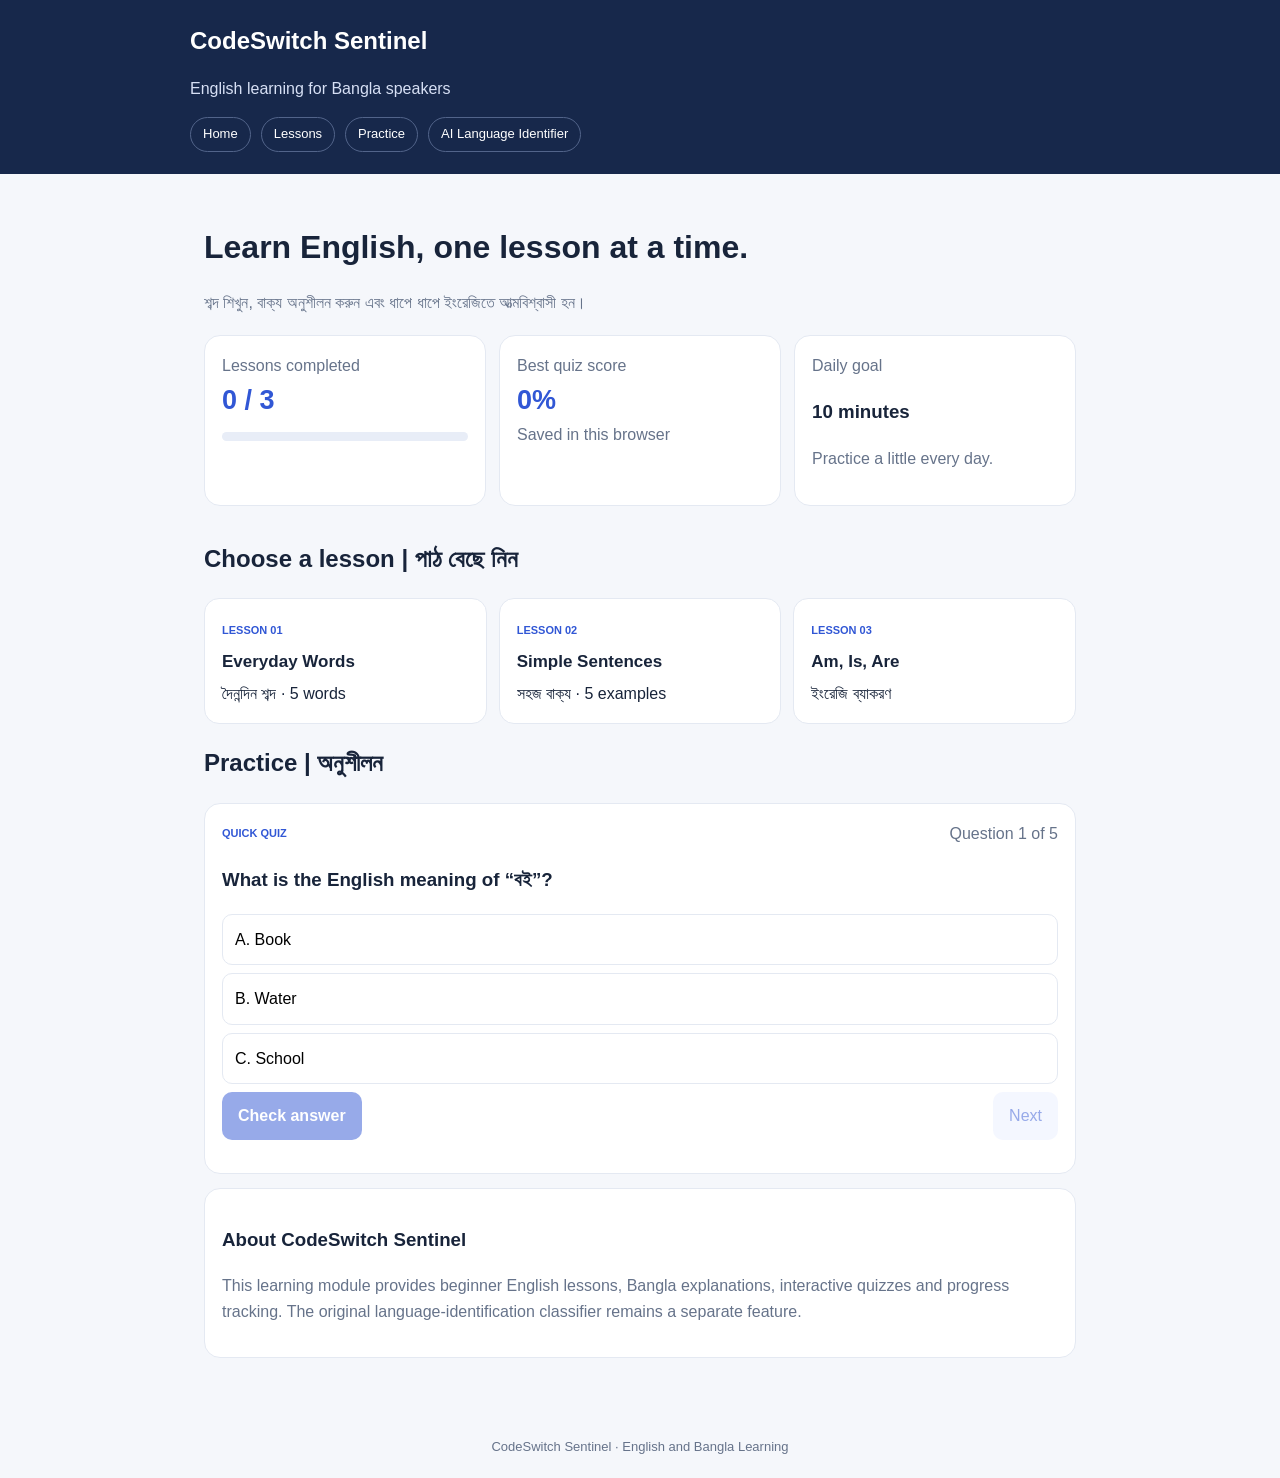
==== learn.html @ 7d3d0074 "Add initial HTML structure for English learning site" ====
<!DOCTYPE html>
<html lang="en">
<head>
<meta charset="UTF-8">
<meta name="viewport" content="width=device-width, initial-scale=1.0">
<title>CodeSwitch Sentinel | Learn English</title>

<style>
:root {
  --primary: #3157d5;
  --green: #16845b;
  --bg: #f5f7fb;
  --text: #18243a;
  --muted: #66738a;
  --border: #e4e9f2;
}

* { box-sizing: border-box; }

body {
  margin: 0;
  background: var(--bg);
  color: var(--text);
  font-family: Arial, sans-serif;
  line-height: 1.6;
}

header {
  background: #17284b;
  color: white;
  padding: 22px 16px;
}

.container {
  max-width: 900px;
  margin: auto;
}

header h2 { margin: 0; }

header p {
  color: #d7e0f5;
  margin-bottom: 0;
}

nav {
  display: flex;
  flex-wrap: wrap;
  gap: 10px;
  margin-top: 15px;
}

nav a {
  color: white;
  text-decoration: none;
  border: 1px solid #52648a;
  padding: 6px 12px;
  border-radius: 20px;
  font-size: 13px;
}

main {
  max-width: 900px;
  margin: auto;
  padding: 22px 14px 45px;
}

.hero h1 {
  font-size: 32px;
  margin-bottom: 5px;
}

.hero p, .muted {
  color: var(--muted);
}

.grid {
  display: grid;
  grid-template-columns: repeat(auto-fit,minmax(200px,1fr));
  gap: 13px;
  margin: 20px 0;
}

.card {
  background: white;
  border: 1px solid var(--border);
  border-radius: 16px;
  padding: 17px;
  margin-bottom: 14px;
}

.stat {
  font-size: 27px;
  color: var(--primary);
  font-weight: bold;
}

.progress {
  height: 9px;
  background: #e8edf7;
  border-radius: 20px;
  overflow: hidden;
  margin-top: 10px;
}

.progress div {
  height: 100%;
  width: 0;
  background: var(--green);
}

.lessons {
  display: grid;
  grid-template-columns: repeat(auto-fit,minmax(210px,1fr));
  gap: 12px;
}

.lesson {
  background: white;
  border: 1px solid var(--border);
  border-radius: 15px;
  padding: 17px;
  text-align: left;
  cursor: pointer;
  color: var(--text);
}

.lesson:hover {
  border-color: var(--primary);
}

.lesson strong {
  display: block;
  font-size: 17px;
  margin: 6px 0;
}

.tag {
  color: var(--primary);
  font-size: 11px;
  font-weight: bold;
}

button {
  font: inherit;
  cursor: pointer;
}

.primary, .secondary {
  padding: 11px 16px;
  border: 0;
  border-radius: 10px;
}

.primary {
  background: var(--primary);
  color: white;
  font-weight: bold;
}

.secondary {
  background: #eaf0ff;
  color: var(--primary);
}

button:disabled {
  opacity: .5;
  cursor: not-allowed;
}

.panel {
  display: none;
  background: white;
  border: 1px solid var(--border);
  border-radius: 16px;
  padding: 19px;
  margin: 18px 0;
}

.panel.active { display: block; }

.word {
  font-size: 29px;
  font-weight: bold;
  margin-top: 12px;
}

.translation {
  color: var(--green);
  font-size: 20px;
  font-weight: bold;
}

.example {
  background: var(--bg);
  border-radius: 12px;
  padding: 13px;
  margin: 15px 0;
}

.choice {
  display: block;
  width: 100%;
  text-align: left;
  padding: 12px;
  margin: 8px 0;
  background: white;
  border: 1px solid var(--border);
  border-radius: 10px;
}

.choice.selected {
  border: 2px solid var(--primary);
  background: #eaf0ff;
}

.choice.correct {
  border: 2px solid var(--green);
  background: #eaf8f1;
}

.choice.wrong {
  border: 2px solid #c44747;
  background: #fff0f0;
}

.feedback {
  display: none;
  padding: 12px;
  border-radius: 10px;
  margin: 12px 0;
}

.feedback.show { display: block; }

.good {
  background: #eaf8f1;
  color: #126344;
}

.bad {
  background: #fff0f0;
  color: #9b3030;
}

.row {
  display: flex;
  flex-wrap: wrap;
  align-items: center;
  gap: 10px;
}

.spacer { flex: 1; }

footer {
  text-align: center;
  color: var(--muted);
  padding: 20px;
  font-size: 13px;
}
</style>
</head>

<body>

<header>
  <div class="container">
    <h2>CodeSwitch Sentinel</h2>
    <p>English learning for Bangla speakers</p>

    <nav>
      <a href="#home">Home</a>
      <a href="#lessons">Lessons</a>
      <a href="#practice">Practice</a>
      <a href="./">AI Language Identifier</a>
    </nav>
  </div>
</header>

<main id="home">

  <section class="hero">
    <h1>Learn English, one lesson at a time.</h1>
    <p>
      শব্দ শিখুন, বাক্য অনুশীলন করুন এবং
      ধাপে ধাপে ইংরেজিতে আত্মবিশ্বাসী হন।
    </p>
  </section>

  <section class="grid">

    <div class="card">
      <div class="muted">Lessons completed</div>
      <div class="stat" id="lessonCount">0 / 3</div>
      <div class="progress">
        <div id="lessonBar"></div>
      </div>
    </div>

    <div class="card">
      <div class="muted">Best quiz score</div>
      <div class="stat" id="bestScore">0%</div>
      <div class="muted">Saved in this browser</div>
    </div>

    <div class="card">
      <div class="muted">Daily goal</div>
      <h3>10 minutes</h3>
      <p class="muted">Practice a little every day.</p>
    </div>

  </section>

  <h2 id="lessons">Choose a lesson | পাঠ বেছে নিন</h2>

  <section class="lessons">

    <button class="lesson" data-lesson="0">
      <span class="tag">LESSON 01</span>
      <strong>Everyday Words</strong>
      দৈনন্দিন শব্দ · 5 words
    </button>

    <button class="lesson" data-lesson="1">
      <span class="tag">LESSON 02</span>
      <strong>Simple Sentences</strong>
      সহজ বাক্য · 5 examples
    </button>

    <button class="lesson" data-lesson="2">
      <span class="tag">LESSON 03</span>
      <strong>Am, Is, Are</strong>
      ইংরেজি ব্যাকরণ
    </button>

  </section>

  <section class="panel" id="lessonPanel">

    <div class="row">
      <span class="tag" id="lessonEyebrow"></span>
      <span class="spacer"></span>
      <span class="muted" id="cardPosition"></span>
    </div>

    <h2 id="lessonTitle"></h2>

    <div class="word" id="lessonWord"></div>
    <div class="translation" id="lessonMeaning"></div>

    <div class="example">
      <strong>Example</strong>
      <div id="lessonExample"></div>
      <div class="muted" id="lessonExampleBn"></div>
    </div>

    <div class="row">
      <button class="secondary" id="prevCard">Previous</button>
      <span class="spacer"></span>
      <button class="primary" id="nextCard">Next</button>
    </div>

    <div class="feedback good" id="lessonDone">
      Lesson completed! দারুণ কাজ!
    </div>

  </section>

  <h2 id="practice">Practice | অনুশীলন</h2>

  <section class="card">

    <div class="row">
      <span class="tag">QUICK QUIZ</span>
      <span class="spacer"></span>
      <span class="muted" id="quizPosition"></span>
    </div>

    <h3 id="question"></h3>

    <div id="choices"></div>

    <div class="feedback" id="quizFeedback"></div>

    <div class="row">
      <button class="primary" id="checkAnswer" disabled>
        Check answer
      </button>

      <span class="spacer"></span>

      <button class="secondary" id="nextQuestion" disabled>
        Next
      </button>
    </div>

    <p class="muted" id="quizResult"></p>

  </section>

  <section class="card">
    <h3>About CodeSwitch Sentinel</h3>
    <p class="muted">
      This learning module provides beginner English lessons,
      Bangla explanations, interactive quizzes and progress
      tracking. The original language-identification classifier
      remains a separate feature.
    </p>
  </section>

</main>

<footer>
  CodeSwitch Sentinel · English and Bangla Learning
</footer>

<script>

const lessons = [

{
 title: "Everyday Words",
 items: [
  ["book","বই","I read a book.","আমি একটি বই পড়ি।"],
  ["water","পানি","I drink water.","আমি পানি পান করি।"],
  ["school","বিদ্যালয় / স্কুল","I go to school.","আমি স্কুলে যাই।"],
  ["learn","শেখা","I learn English.","আমি ইংরেজি শিখি।"],
  ["friend","বন্ধু","She is my friend.","সে আমার বন্ধু।"]
 ]
},

{
 title: "Simple Sentences",
 items: [
  ["I am learning.","আমি শিখছি।","I am learning English.","আমি ইংরেজি শিখছি।"],
  ["I like books.","আমি বই পছন্দ করি।","I like reading books.","আমি বই পড়তে পছন্দ করি।"],
  ["This is my pen.","এটি আমার কলম।","This is my new pen.","এটি আমার নতুন কলম।"],
  ["We are students.","আমরা শিক্ষার্থী।","We are students at this school.","আমরা এই স্কুলের শিক্ষার্থী।"],
  ["She speaks English.","সে ইংরেজিতে কথা বলে।","She speaks English every day.","সে প্রতিদিন ইংরেজিতে কথা বলে।"]
 ]
},

{
 title: "Am, Is, Are",
 items: [
  ["I am","আমি ...","I am a student.","আমি একজন শিক্ষার্থী।"],
  ["You are","তুমি ...","You are kind.","তুমি দয়ালু।"],
  ["He is","সে ... (ছেলে)","He is my brother.","সে আমার ভাই।"],
  ["She is","সে ... (মেয়ে)","She is a teacher.","তিনি একজন শিক্ষিকা।"],
  ["We are","আমরা ...","We are ready.","আমরা প্রস্তুত।"]
 ]
}

];

const quiz = [

{
 q:"What is the English meaning of “বই”?",
 a:["Book","Water","School"],
 correct:0,
 why:"বই means book."
},

{
 q:"Choose the correct translation: “আমি পানি পান করি।”",
 a:["I read water.","I drink water.","I write water."],
 correct:1,
 why:"পানি পান করি = drink water."
},

{
 q:"Complete: I ___ a student.",
 a:["is","are","am"],
 correct:2,
 why:"Use am with I."
},

{
 q:"What does friend mean in Bangla?",
 a:["শিক্ষক","বন্ধু","বই"],
 correct:1,
 why:"Friend means বন্ধু."
},

{
 q:"Choose the correct sentence.",
 a:["She are happy.","She am happy.","She is happy."],
 correct:2,
 why:"Use is with he, she and it."
}

];

const storageKey = "codeswitchEnglishProgressV1";

let saved = {
 completed: [],
 best: 0
};

try {
 saved = {
  ...saved,
  ...JSON.parse(localStorage.getItem(storageKey) || "{}")
 };
} catch(error) {}

function saveProgress() {
 try {
  localStorage.setItem(storageKey, JSON.stringify(saved));
 } catch(error) {}

 updateProgress();
}

function updateProgress() {
 document.getElementById("lessonCount").textContent =
  saved.completed.length + " / 3";

 document.getElementById("lessonBar").style.width =
  (saved.completed.length / 3 * 100) + "%";

 document.getElementById("bestScore").textContent =
  saved.best + "%";
}

updateProgress();

let activeLesson = 0;
let cardIndex = 0;

const panel = document.getElementById("lessonPanel");

function showCard() {

 const lesson = lessons[activeLesson];
 const item = lesson.items[cardIndex];

 document.getElementById("lessonEyebrow").textContent =
  "LESSON 0" + (activeLesson + 1);

 document.getElementById("lessonTitle").textContent =
  lesson.title;

 document.getElementById("cardPosition").textContent =
  (cardIndex + 1) + " / " + lesson.items.length;

 document.getElementById("lessonWord").textContent =
  item[0];

 document.getElementById("lessonMeaning").textContent =
  item[1];

 document.getElementById("lessonExample").textContent =
  item[2];

 document.getElementById("lessonExampleBn").textContent =
  item[3];

 document.getElementById("prevCard").disabled =
  cardIndex === 0;

 document.getElementById("nextCard").textContent =
  cardIndex === lesson.items.length - 1
   ? "Finish lesson"
   : "Next";

 document.getElementById("lessonDone").className =
  "feedback good";
 document.getElementById("lessonDone").style.display =
  "none";
}

document.querySelectorAll("[data-lesson]").forEach(button => {

 button.addEventListener("click", () => {

  activeLesson = Number(button.dataset.lesson);
  cardIndex = 0;

  panel.classList.add("active");

  showCard();

  panel.scrollIntoView({
   behavior:"smooth",
   block:"start"
  });

 });

});

document.getElementById("prevCard").onclick = () => {

 if(cardIndex > 0) {
  cardIndex--;
  showCard();
 }

};

document.getElementById("nextCard").onclick = () => {

 if(cardIndex < lessons[activeLesson].items.length - 1) {

  cardIndex++;
  showCard();

 } else {

  if(!saved.completed.includes(activeLesson)) {
   saved.completed.push(activeLesson);
  }

  saveProgress();

  const done = document.getElementById("lessonDone");

  done.style.display = "block";
  done.textContent =
   "Lesson completed! দারুণ কাজ! Your progress is saved.";

  document.getElementById("nextCard").textContent =
   "Completed";

 }

};

// QUIZ

let qi = 0;
let selected = null;
let answered = false;
let score = 0;

function renderQuiz() {

 const q = quiz[qi];

 selected = null;
 answered = false;

 document.getElementById("question").textContent = q.q;

 document.getElementById("quizPosition").textContent =
  "Question " + (qi + 1) + " of " + quiz.length;

 document.getElementById("quizFeedback").className =
  "feedback";

 document.getElementById("checkAnswer").disabled = true;
 document.getElementById("nextQuestion").disabled = true;

 document.getElementById("quizResult").textContent = "";

 const box = document.getElementById("choices");

 box.innerHTML = "";

 q.a.forEach((choice, index) => {

  const button = document.createElement("button");

  button.className = "choice";

  button.textContent =
   String.fromCharCode(65 + index) + ". " + choice;

  button.onclick = () => {

   if(answered) return;

   selected = index;

   box.querySelectorAll("button").forEach(item => {
    item.classList.remove("selected");
   });

   button.classList.add("selected");

   document.getElementById("checkAnswer").disabled = false;

  };

  box.appendChild(button);

 });

}

document.getElementById("checkAnswer").onclick = () => {

 if(selected === null || answered) return;

 answered = true;

 const q = quiz[qi];

 const buttons = document.querySelectorAll("#choices button");

 buttons[q.correct].classList.add("correct");

 const correct = selected === q.correct;

 if(correct) {
  score++;
 } else {
  buttons[selected].classList.add("wrong");
 }

 const feedback = document.getElementById("quizFeedback");

 feedback.className =
  "feedback show " + (correct ? "good" : "bad");

 feedback.textContent =
  (correct ? "Correct! " : "Not quite. ") + q.why;

 document.getElementById("checkAnswer").disabled = true;
 document.getElementById("nextQuestion").disabled = false;

};

document.getElementById("nextQuestion").onclick = () => {

 if(!answered) return;

 if(qi < quiz.length - 1) {

  qi++;
  renderQuiz();

 } else {

  const percentage = Math.round(score / quiz.length * 100);

  saved.best = Math.max(saved.best, percentage);

  saveProgress();

  document.getElementById("question").textContent =
   "Practice complete!";

  document.getElementById("choices").innerHTML = "";

  document.getElementById("quizPosition").textContent =
   "Finished";

  document.getElementById("quizFeedback").className =
   "feedback show good";

  document.getElementById("quizFeedback").textContent =
   "You scored " + score + " out of " +
   quiz.length + " (" + percentage + "%). Keep practising!";

  document.getElementById("checkAnswer").disabled = true;
  document.getElementById("nextQuestion").disabled = true;

  document.getElementById("quizResult").textContent =
   "Your best score is saved in this browser.";

  qi = 0;
  score = 0;

  setTimeout(renderQuiz, 6500);

 }

};

renderQuiz();

</script>

</body>
</html>
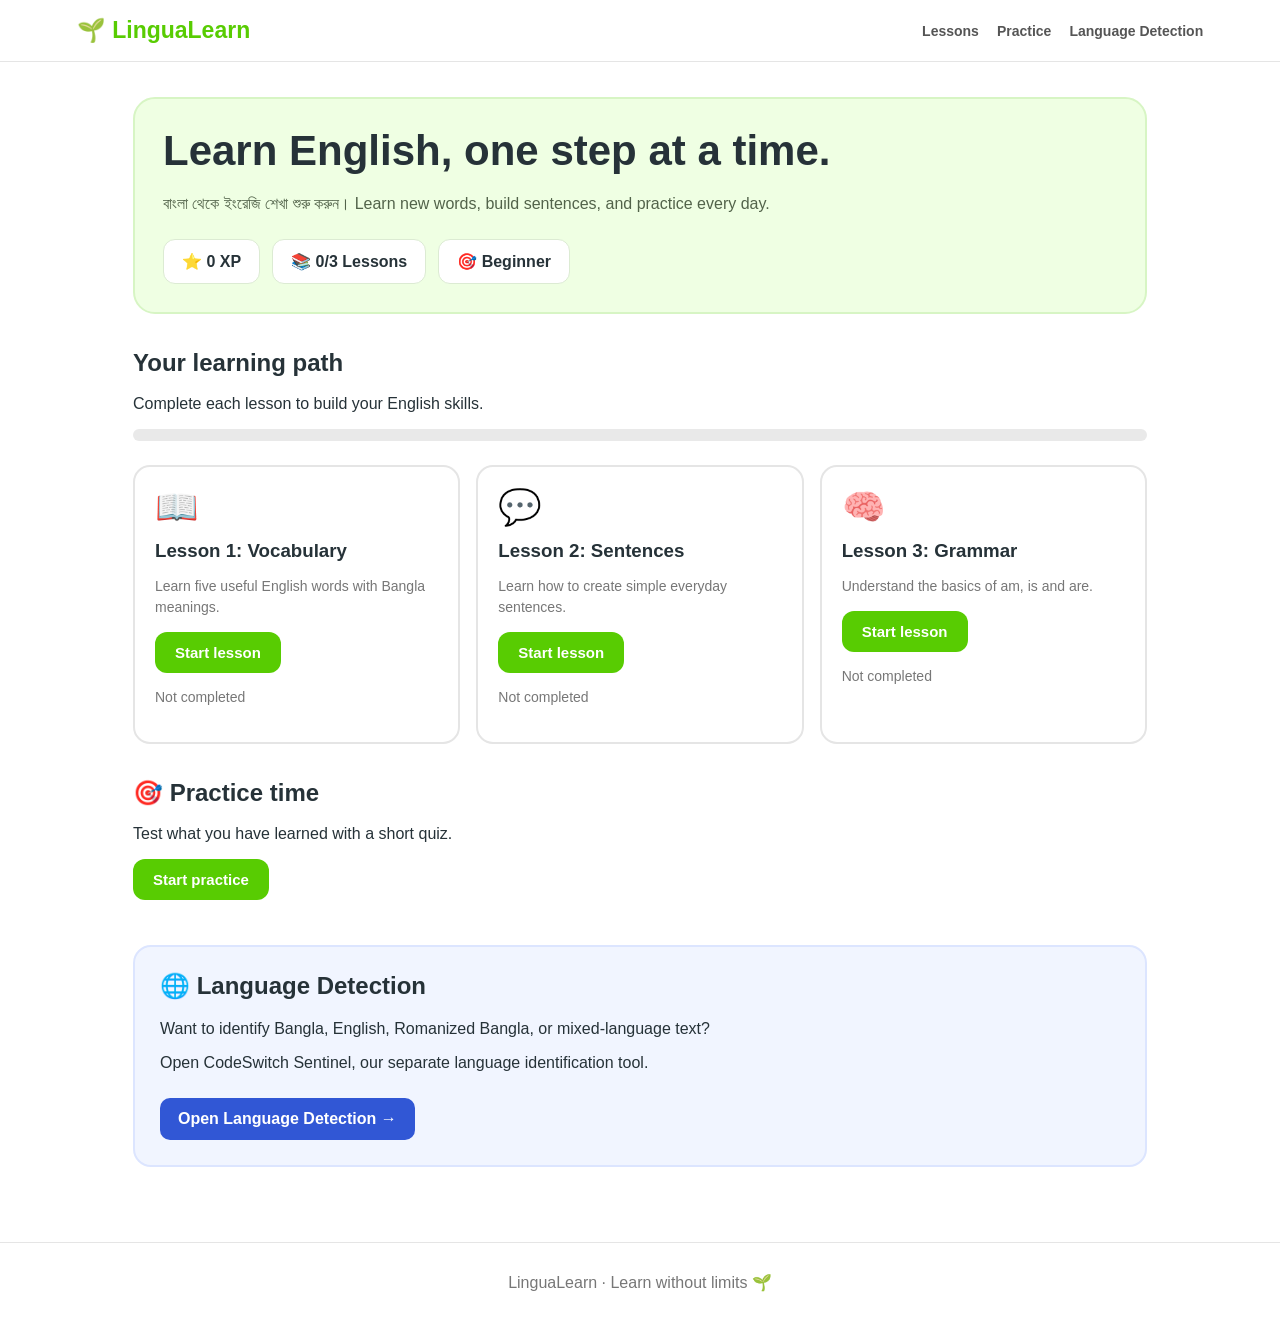
==== commit 659888c3: "Revamp learn.html for LinguaLearn platform Updated the title and styles for the English learning pag" ====
--- a/learn.html
+++ b/learn.html
@@ -4,260 +4,236 @@
 <head>
 <meta charset="UTF-8">
 <meta name="viewport" content="width=device-width, initial-scale=1.0">
-<title>CodeSwitch Sentinel | Learn English</title>
+<title>LinguaLearn | Learn English</title>
 
 <style>
 :root {
-  --primary: #3157d5;
-  --green: #16845b;
-  --bg: #f5f7fb;
-  --text: #18243a;
-  --muted: #66738a;
-  --border: #e4e9f2;
+  --green: #58cc02;
+  --dark-green: #46a302;
+  --ink: #263238;
+  --muted: #777;
+  --line: #e5e5e5;
+  --bg: #f7f9fa;
 }
 
 * { box-sizing: border-box; }
 
 body {
   margin: 0;
-  background: var(--bg);
-  color: var(--text);
   font-family: Arial, sans-serif;
-  line-height: 1.6;
+  color: var(--ink);
+  background: white;
 }
 
 header {
-  background: #17284b;
-  color: white;
-  padding: 22px 16px;
-}
-
-.container {
-  max-width: 900px;
-  margin: auto;
-}
-
-header h2 { margin: 0; }
-
-header p {
-  color: #d7e0f5;
-  margin-bottom: 0;
+  padding: 17px 6%;
+  border-bottom: 1px solid var(--line);
+  display: flex;
+  align-items: center;
+  justify-content: space-between;
+  gap: 12px;
+  flex-wrap: wrap;
+}
+
+.logo {
+  color: var(--green);
+  font-size: 23px;
+  font-weight: 900;
 }
 
 nav {
   display: flex;
+  gap: 18px;
   flex-wrap: wrap;
-  gap: 10px;
-  margin-top: 15px;
 }
 
 nav a {
+  text-decoration: none;
+  color: #555;
+  font-weight: bold;
+  font-size: 14px;
+}
+
+nav a:hover { color: var(--green); }
+
+main {
+  max-width: 1050px;
+  margin: auto;
+  padding: 35px 18px;
+}
+
+.hero {
+  background: #efffe3;
+  border: 2px solid #d7f5c4;
+  border-radius: 22px;
+  padding: 28px;
+  margin-bottom: 30px;
+}
+
+.hero h1 {
+  font-size: clamp(27px, 5vw, 42px);
+  margin: 0 0 12px;
+}
+
+.hero p {
+  color: #52634a;
+  line-height: 1.6;
+}
+
+.stats {
+  display: flex;
+  gap: 12px;
+  flex-wrap: wrap;
+  margin-top: 22px;
+}
+
+.stat {
+  background: white;
+  border: 1px solid #dcebd3;
+  border-radius: 12px;
+  padding: 12px 18px;
+  font-weight: bold;
+}
+
+.section-title {
+  margin: 35px 0 18px;
+  font-size: 24px;
+}
+
+.progress-wrap {
+  background: #e9e9e9;
+  border-radius: 20px;
+  height: 12px;
+  overflow: hidden;
+  margin: 10px 0 24px;
+}
+
+.progress {
+  height: 100%;
+  width: 0%;
+  background: var(--green);
+  transition: width .3s;
+}
+
+.lesson-list {
+  display: grid;
+  grid-template-columns: repeat(auto-fit, minmax(230px, 1fr));
+  gap: 16px;
+}
+
+.lesson {
+  border: 2px solid var(--line);
+  border-radius: 17px;
+  padding: 20px;
+  transition: .2s;
+}
+
+.lesson:hover {
+  border-color: var(--green);
+  transform: translateY(-3px);
+}
+
+.lesson-icon {
+  font-size: 35px;
+  margin-bottom: 12px;
+}
+
+.lesson h3 { margin: 5px 0; }
+
+.lesson p {
+  color: var(--muted);
+  line-height: 1.5;
+  font-size: 14px;
+}
+
+button {
+  background: var(--green);
   color: white;
-  text-decoration: none;
-  border: 1px solid #52648a;
-  padding: 6px 12px;
-  border-radius: 20px;
-  font-size: 13px;
-}
-
-main {
-  max-width: 900px;
-  margin: auto;
-  padding: 22px 14px 45px;
-}
-
-.hero h1 {
-  font-size: 32px;
-  margin-bottom: 5px;
-}
-
-.hero p, .muted {
-  color: var(--muted);
-}
-
-.grid {
-  display: grid;
-  grid-template-columns: repeat(auto-fit,minmax(200px,1fr));
-  gap: 13px;
-  margin: 20px 0;
-}
-
-.card {
+  border: none;
+  border-radius: 12px;
+  padding: 12px 20px;
+  font-weight: bold;
+  cursor: pointer;
+  font-size: 15px;
+}
+
+button:hover { background: var(--dark-green); }
+
+button.secondary {
   background: white;
-  border: 1px solid var(--border);
-  border-radius: 16px;
-  padding: 17px;
-  margin-bottom: 14px;
-}
-
-.stat {
-  font-size: 27px;
-  color: var(--primary);
-  font-weight: bold;
-}
-
-.progress {
-  height: 9px;
-  background: #e8edf7;
-  border-radius: 20px;
-  overflow: hidden;
-  margin-top: 10px;
-}
-
-.progress div {
-  height: 100%;
-  width: 0;
-  background: var(--green);
-}
-
-.lessons {
-  display: grid;
-  grid-template-columns: repeat(auto-fit,minmax(210px,1fr));
-  gap: 12px;
-}
-
-.lesson {
+  color: var(--green);
+  border: 2px solid var(--green);
+}
+
+#lessonArea, #quizArea {
+  display: none;
+  margin-top: 25px;
+  padding: 23px;
+  border: 2px solid var(--line);
+  border-radius: 18px;
+}
+
+.word {
+  background: #f1fbe9;
+  padding: 13px;
+  border-radius: 10px;
+  margin: 9px 0;
+}
+
+.question {
+  border: 1px solid var(--line);
+  border-radius: 12px;
+  padding: 16px;
+  margin: 15px 0;
+}
+
+.option {
+  display: block;
+  width: 100%;
+  margin: 8px 0;
+  text-align: left;
   background: white;
-  border: 1px solid var(--border);
-  border-radius: 15px;
-  padding: 17px;
-  text-align: left;
-  cursor: pointer;
-  color: var(--text);
-}
-
-.lesson:hover {
-  border-color: var(--primary);
-}
-
-.lesson strong {
-  display: block;
-  font-size: 17px;
-  margin: 6px 0;
-}
-
-.tag {
-  color: var(--primary);
-  font-size: 11px;
-  font-weight: bold;
-}
-
-button {
-  font: inherit;
-  cursor: pointer;
-}
-
-.primary, .secondary {
-  padding: 11px 16px;
-  border: 0;
-  border-radius: 10px;
-}
-
-.primary {
-  background: var(--primary);
-  color: white;
-  font-weight: bold;
-}
-
-.secondary {
-  background: #eaf0ff;
-  color: var(--primary);
-}
-
-button:disabled {
-  opacity: .5;
-  cursor: not-allowed;
-}
-
-.panel {
-  display: none;
-  background: white;
-  border: 1px solid var(--border);
-  border-radius: 16px;
-  padding: 19px;
-  margin: 18px 0;
-}
-
-.panel.active { display: block; }
-
-.word {
-  font-size: 29px;
+  color: var(--ink);
+  border: 2px solid var(--line);
+}
+
+.option:hover {
+  background: #f1fbe9;
+  border-color: var(--green);
+}
+
+#feedback {
   font-weight: bold;
   margin-top: 12px;
 }
 
-.translation {
-  color: var(--green);
-  font-size: 20px;
+.detector {
+  margin-top: 45px;
+  padding: 25px;
+  background: #f1f5ff;
+  border: 2px solid #dce5ff;
+  border-radius: 18px;
+}
+
+.detector h2 { margin-top: 0; }
+
+.detector a {
+  display: inline-block;
+  margin-top: 10px;
+  background: #3157d5;
+  color: white;
+  padding: 12px 18px;
+  border-radius: 10px;
+  text-decoration: none;
   font-weight: bold;
 }
-
-.example {
-  background: var(--bg);
-  border-radius: 12px;
-  padding: 13px;
-  margin: 15px 0;
-}
-
-.choice {
-  display: block;
-  width: 100%;
-  text-align: left;
-  padding: 12px;
-  margin: 8px 0;
-  background: white;
-  border: 1px solid var(--border);
-  border-radius: 10px;
-}
-
-.choice.selected {
-  border: 2px solid var(--primary);
-  background: #eaf0ff;
-}
-
-.choice.correct {
-  border: 2px solid var(--green);
-  background: #eaf8f1;
-}
-
-.choice.wrong {
-  border: 2px solid #c44747;
-  background: #fff0f0;
-}
-
-.feedback {
-  display: none;
-  padding: 12px;
-  border-radius: 10px;
-  margin: 12px 0;
-}
-
-.feedback.show { display: block; }
-
-.good {
-  background: #eaf8f1;
-  color: #126344;
-}
-
-.bad {
-  background: #fff0f0;
-  color: #9b3030;
-}
-
-.row {
-  display: flex;
-  flex-wrap: wrap;
-  align-items: center;
-  gap: 10px;
-}
-
-.spacer { flex: 1; }
 
 footer {
   text-align: center;
   color: var(--muted);
-  padding: 20px;
-  font-size: 13px;
+  padding: 30px 15px;
+  border-top: 1px solid var(--line);
+  margin-top: 40px;
 }
 </style>
 </head>
@@ -265,516 +241,307 @@
 <body>
 
 <header>
-  <div class="container">
-    <h2>CodeSwitch Sentinel</h2>
-    <p>English learning for Bangla speakers</p>
-
-    <nav>
-      <a href="#home">Home</a>
-      <a href="#lessons">Lessons</a>
-      <a href="#practice">Practice</a>
-      <a href="./">AI Language Identifier</a>
-    </nav>
+  <div class="logo">🌱 LinguaLearn</div>
+  <nav>
+    <a href="#lessons">Lessons</a>
+    <a href="#practice">Practice</a>
+    <a href="#detector">Language Detection</a>
+  </nav>
+</header>
+
+<main>
+
+<section class="hero">
+  <h1>Learn English, one step at a time.</h1>
+  <p>বাংলা থেকে ইংরেজি শেখা শুরু করুন। Learn new words, build sentences, and practice every day.</p>
+
+  <div class="stats">
+    <div class="stat">⭐ <span id="xp">0</span> XP</div>
+    <div class="stat">📚 <span id="completed">0</span>/3 Lessons</div>
+    <div class="stat">🎯 Beginner</div>
   </div>
-</header>
-
-<main id="home">
-
-  <section class="hero">
-    <h1>Learn English, one lesson at a time.</h1>
-    <p>
-      শব্দ শিখুন, বাক্য অনুশীলন করুন এবং
-      ধাপে ধাপে ইংরেজিতে আত্মবিশ্বাসী হন।
-    </p>
-  </section>
-
-  <section class="grid">
-
-    <div class="card">
-      <div class="muted">Lessons completed</div>
-      <div class="stat" id="lessonCount">0 / 3</div>
-      <div class="progress">
-        <div id="lessonBar"></div>
-      </div>
-    </div>
-
-    <div class="card">
-      <div class="muted">Best quiz score</div>
-      <div class="stat" id="bestScore">0%</div>
-      <div class="muted">Saved in this browser</div>
-    </div>
-
-    <div class="card">
-      <div class="muted">Daily goal</div>
-      <h3>10 minutes</h3>
-      <p class="muted">Practice a little every day.</p>
-    </div>
-
-  </section>
-
-  <h2 id="lessons">Choose a lesson | পাঠ বেছে নিন</h2>
-
-  <section class="lessons">
-
-    <button class="lesson" data-lesson="0">
-      <span class="tag">LESSON 01</span>
-      <strong>Everyday Words</strong>
-      দৈনন্দিন শব্দ · 5 words
+</section>
+
+<section id="lessons">
+  <h2 class="section-title">Your learning path</h2>
+  <p>Complete each lesson to build your English skills.</p>
+
+  <div class="progress-wrap">
+    <div class="progress" id="progress"></div>
+  </div>
+
+  <div class="lesson-list">
+
+    <article class="lesson">
+      <div class="lesson-icon">📖</div>
+      <h3>Lesson 1: Vocabulary</h3>
+      <p>Learn five useful English words with Bangla meanings.</p>
+      <button onclick="openLesson(0)">Start lesson</button>
+      <p id="status0">Not completed</p>
+    </article>
+
+    <article class="lesson">
+      <div class="lesson-icon">💬</div>
+      <h3>Lesson 2: Sentences</h3>
+      <p>Learn how to create simple everyday sentences.</p>
+      <button onclick="openLesson(1)">Start lesson</button>
+      <p id="status1">Not completed</p>
+    </article>
+
+    <article class="lesson">
+      <div class="lesson-icon">🧠</div>
+      <h3>Lesson 3: Grammar</h3>
+      <p>Understand the basics of am, is and are.</p>
+      <button onclick="openLesson(2)">Start lesson</button>
+      <p id="status2">Not completed</p>
+    </article>
+
+  </div>
+</section>
+
+<section id="lessonArea">
+  <h2 id="lessonTitle"></h2>
+  <div id="lessonContent"></div>
+  <button onclick="completeLesson()">Complete lesson ✓</button>
+  <button class="secondary" onclick="closeLesson()">Close</button>
+</section>
+
+<section id="practice">
+  <h2 class="section-title">🎯 Practice time</h2>
+  <p>Test what you have learned with a short quiz.</p>
+  <button onclick="startQuiz()">Start practice</button>
+
+  <div id="quizArea">
+    <h3 id="questionText"></h3>
+    <div id="options"></div>
+    <p id="feedback"></p>
+    <button id="nextButton" onclick="nextQuestion()" style="display:none">
+      Next question
     </button>
-
-    <button class="lesson" data-lesson="1">
-      <span class="tag">LESSON 02</span>
-      <strong>Simple Sentences</strong>
-      সহজ বাক্য · 5 examples
-    </button>
-
-    <button class="lesson" data-lesson="2">
-      <span class="tag">LESSON 03</span>
-      <strong>Am, Is, Are</strong>
-      ইংরেজি ব্যাকরণ
-    </button>
-
-  </section>
-
-  <section class="panel" id="lessonPanel">
-
-    <div class="row">
-      <span class="tag" id="lessonEyebrow"></span>
-      <span class="spacer"></span>
-      <span class="muted" id="cardPosition"></span>
-    </div>
-
-    <h2 id="lessonTitle"></h2>
-
-    <div class="word" id="lessonWord"></div>
-    <div class="translation" id="lessonMeaning"></div>
-
-    <div class="example">
-      <strong>Example</strong>
-      <div id="lessonExample"></div>
-      <div class="muted" id="lessonExampleBn"></div>
-    </div>
-
-    <div class="row">
-      <button class="secondary" id="prevCard">Previous</button>
-      <span class="spacer"></span>
-      <button class="primary" id="nextCard">Next</button>
-    </div>
-
-    <div class="feedback good" id="lessonDone">
-      Lesson completed! দারুণ কাজ!
-    </div>
-
-  </section>
-
-  <h2 id="practice">Practice | অনুশীলন</h2>
-
-  <section class="card">
-
-    <div class="row">
-      <span class="tag">QUICK QUIZ</span>
-      <span class="spacer"></span>
-      <span class="muted" id="quizPosition"></span>
-    </div>
-
-    <h3 id="question"></h3>
-
-    <div id="choices"></div>
-
-    <div class="feedback" id="quizFeedback"></div>
-
-    <div class="row">
-      <button class="primary" id="checkAnswer" disabled>
-        Check answer
-      </button>
-
-      <span class="spacer"></span>
-
-      <button class="secondary" id="nextQuestion" disabled>
-        Next
-      </button>
-    </div>
-
-    <p class="muted" id="quizResult"></p>
-
-  </section>
-
-  <section class="card">
-    <h3>About CodeSwitch Sentinel</h3>
-    <p class="muted">
-      This learning module provides beginner English lessons,
-      Bangla explanations, interactive quizzes and progress
-      tracking. The original language-identification classifier
-      remains a separate feature.
-    </p>
-  </section>
+    <p id="score"></p>
+  </div>
+</section>
+
+<section class="detector" id="detector">
+  <h2>🌐 Language Detection</h2>
+  <p>Want to identify Bangla, English, Romanized Bangla, or mixed-language text?</p>
+  <p>Open CodeSwitch Sentinel, our separate language identification tool.</p>
+  <a href="./">Open Language Detection →</a>
+</section>
 
 </main>
 
 <footer>
-  CodeSwitch Sentinel · English and Bangla Learning
+  LinguaLearn · Learn without limits 🌱
 </footer>
 
 <script>
-
 const lessons = [
-
-{
- title: "Everyday Words",
- items: [
-  ["book","বই","I read a book.","আমি একটি বই পড়ি।"],
-  ["water","পানি","I drink water.","আমি পানি পান করি।"],
-  ["school","বিদ্যালয় / স্কুল","I go to school.","আমি স্কুলে যাই।"],
-  ["learn","শেখা","I learn English.","আমি ইংরেজি শিখি।"],
-  ["friend","বন্ধু","She is my friend.","সে আমার বন্ধু।"]
- ]
-},
-
-{
- title: "Simple Sentences",
- items: [
-  ["I am learning.","আমি শিখছি।","I am learning English.","আমি ইংরেজি শিখছি।"],
-  ["I like books.","আমি বই পছন্দ করি।","I like reading books.","আমি বই পড়তে পছন্দ করি।"],
-  ["This is my pen.","এটি আমার কলম।","This is my new pen.","এটি আমার নতুন কলম।"],
-  ["We are students.","আমরা শিক্ষার্থী।","We are students at this school.","আমরা এই স্কুলের শিক্ষার্থী।"],
-  ["She speaks English.","সে ইংরেজিতে কথা বলে।","She speaks English every day.","সে প্রতিদিন ইংরেজিতে কথা বলে।"]
- ]
-},
-
-{
- title: "Am, Is, Are",
- items: [
-  ["I am","আমি ...","I am a student.","আমি একজন শিক্ষার্থী।"],
-  ["You are","তুমি ...","You are kind.","তুমি দয়ালু।"],
-  ["He is","সে ... (ছেলে)","He is my brother.","সে আমার ভাই।"],
-  ["She is","সে ... (মেয়ে)","She is a teacher.","তিনি একজন শিক্ষিকা।"],
-  ["We are","আমরা ...","We are ready.","আমরা প্রস্তুত।"]
- ]
-}
-
+  {
+    title: "Lesson 1: Vocabulary",
+    content: [
+      ["Apple", "আপেল"],
+      ["Book", "বই"],
+      ["Water", "পানি"],
+      ["Friend", "বন্ধু"],
+      ["School", "বিদ্যালয়"]
+    ]
+  },
+  {
+    title: "Lesson 2: Everyday sentences",
+    content: [
+      ["I am happy.", "আমি খুশি।"],
+      ["How are you?", "তুমি কেমন আছো?"],
+      ["Thank you.", "ধন্যবাদ।"],
+      ["I like reading.", "আমি পড়তে ভালোবাসি।"],
+      ["This is my book.", "এটি আমার বই।"]
+    ]
+  },
+  {
+    title: "Lesson 3: Grammar basics",
+    content: [
+      ["I am a student.", "আমি একজন শিক্ষার্থী।"],
+      ["She is happy.", "সে খুশি।"],
+      ["He is my friend.", "সে আমার বন্ধু।"],
+      ["They are students.", "তারা শিক্ষার্থী।"],
+      ["We are learning.", "আমরা শিখছি।"]
+    ]
+  }
 ];
 
-const quiz = [
-
-{
- q:"What is the English meaning of “বই”?",
- a:["Book","Water","School"],
- correct:0,
- why:"বই means book."
-},
-
-{
- q:"Choose the correct translation: “আমি পানি পান করি।”",
- a:["I read water.","I drink water.","I write water."],
- correct:1,
- why:"পানি পান করি = drink water."
-},
-
-{
- q:"Complete: I ___ a student.",
- a:["is","are","am"],
- correct:2,
- why:"Use am with I."
-},
-
-{
- q:"What does friend mean in Bangla?",
- a:["শিক্ষক","বন্ধু","বই"],
- correct:1,
- why:"Friend means বন্ধু."
-},
-
-{
- q:"Choose the correct sentence.",
- a:["She are happy.","She am happy.","She is happy."],
- correct:2,
- why:"Use is with he, she and it."
-}
-
+let currentLesson = -1;
+let completedLessons = JSON.parse(
+  localStorage.getItem("linguaCompleted") || "[]"
+);
+let xp = Number(localStorage.getItem("linguaXP") || 0);
+
+function updateStats() {
+  document.getElementById("xp").textContent = xp;
+  document.getElementById("completed").textContent =
+    completedLessons.length;
+
+  document.getElementById("progress").style.width =
+    (completedLessons.length / 3 * 100) + "%";
+
+  lessons.forEach((lesson, i) => {
+    document.getElementById("status" + i).textContent =
+      completedLessons.includes(i) ? "✓ Completed" : "Not completed";
+  });
+}
+
+function openLesson(index) {
+  currentLesson = index;
+  const lesson = lessons[index];
+
+  document.getElementById("lessonArea").style.display = "block";
+  document.getElementById("lessonTitle").textContent = lesson.title;
+
+  document.getElementById("lessonContent").innerHTML =
+    lesson.content.map(item =>
+      `<div class="word"><strong>${item[0]}</strong><br>${item[1]}</div>`
+    ).join("");
+
+  document.getElementById("lessonArea").scrollIntoView({
+    behavior: "smooth"
+  });
+}
+
+function completeLesson() {
+  if (currentLesson < 0) return;
+
+  if (!completedLessons.includes(currentLesson)) {
+    completedLessons.push(currentLesson);
+    xp += 10;
+
+    localStorage.setItem(
+      "linguaCompleted", JSON.stringify(completedLessons)
+    );
+    localStorage.setItem("linguaXP", xp);
+  }
+
+  updateStats();
+  alert("Great work! You earned 10 XP.");
+  closeLesson();
+}
+
+function closeLesson() {
+  document.getElementById("lessonArea").style.display = "none";
+  currentLesson = -1;
+}
+
+const questions = [
+  {
+    q: "What does 'Apple' mean in Bangla?",
+    options: ["বই", "আপেল", "পানি"],
+    answer: 1,
+    explanation: "Apple means আপেল."
+  },
+  {
+    q: "Choose the correct sentence.",
+    options: ["I is happy.", "I am happy.", "I are happy."],
+    answer: 1,
+    explanation: "We use 'am' with I."
+  },
+  {
+    q: "What does 'Thank you' mean?",
+    options: ["ধন্যবাদ", "বিদায়", "স্বাগতম"],
+    answer: 0,
+    explanation: "Thank you means ধন্যবাদ."
+  },
+  {
+    q: "Complete: She ___ happy.",
+    options: ["am", "are", "is"],
+    answer: 2,
+    explanation: "Use 'is' with she."
+  },
+  {
+    q: "What does 'Friend' mean?",
+    options: ["শিক্ষক", "বন্ধু", "ছাত্র"],
+    answer: 1,
+    explanation: "Friend means বন্ধু."
+  }
 ];
 
-const storageKey = "codeswitchEnglishProgressV1";
-
-let saved = {
- completed: [],
- best: 0
-};
-
-try {
- saved = {
-  ...saved,
-  ...JSON.parse(localStorage.getItem(storageKey) || "{}")
- };
-} catch(error) {}
-
-function saveProgress() {
- try {
-  localStorage.setItem(storageKey, JSON.stringify(saved));
- } catch(error) {}
-
- updateProgress();
-}
-
-function updateProgress() {
- document.getElementById("lessonCount").textContent =
-  saved.completed.length + " / 3";
-
- document.getElementById("lessonBar").style.width =
-  (saved.completed.length / 3 * 100) + "%";
-
- document.getElementById("bestScore").textContent =
-  saved.best + "%";
-}
-
-updateProgress();
-
-let activeLesson = 0;
-let cardIndex = 0;
-
-const panel = document.getElementById("lessonPanel");
-
-function showCard() {
-
- const lesson = lessons[activeLesson];
- const item = lesson.items[cardIndex];
-
- document.getElementById("lessonEyebrow").textContent =
-  "LESSON 0" + (activeLesson + 1);
-
- document.getElementById("lessonTitle").textContent =
-  lesson.title;
-
- document.getElementById("cardPosition").textContent =
-  (cardIndex + 1) + " / " + lesson.items.length;
-
- document.getElementById("lessonWord").textContent =
-  item[0];
-
- document.getElementById("lessonMeaning").textContent =
-  item[1];
-
- document.getElementById("lessonExample").textContent =
-  item[2];
-
- document.getElementById("lessonExampleBn").textContent =
-  item[3];
-
- document.getElementById("prevCard").disabled =
-  cardIndex === 0;
-
- document.getElementById("nextCard").textContent =
-  cardIndex === lesson.items.length - 1
-   ? "Finish lesson"
-   : "Next";
-
- document.getElementById("lessonDone").className =
-  "feedback good";
- document.getElementById("lessonDone").style.display =
-  "none";
-}
-
-document.querySelectorAll("[data-lesson]").forEach(button => {
-
- button.addEventListener("click", () => {
-
-  activeLesson = Number(button.dataset.lesson);
-  cardIndex = 0;
-
-  panel.classList.add("active");
-
-  showCard();
-
-  panel.scrollIntoView({
-   behavior:"smooth",
-   block:"start"
+let questionIndex = 0;
+let quizScore = 0;
+let answered = false;
+
+function startQuiz() {
+  questionIndex = 0;
+  quizScore = 0;
+  document.getElementById("quizArea").style.display = "block";
+  showQuestion();
+  document.getElementById("quizArea").scrollIntoView({
+    behavior: "smooth"
   });
-
- });
-
-});
-
-document.getElementById("prevCard").onclick = () => {
-
- if(cardIndex > 0) {
-  cardIndex--;
-  showCard();
- }
-
-};
-
-document.getElementById("nextCard").onclick = () => {
-
- if(cardIndex < lessons[activeLesson].items.length - 1) {
-
-  cardIndex++;
-  showCard();
-
- } else {
-
-  if(!saved.completed.includes(activeLesson)) {
-   saved.completed.push(activeLesson);
+}
+
+function showQuestion() {
+  answered = false;
+  const q = questions[questionIndex];
+
+  document.getElementById("questionText").textContent =
+    `Question ${questionIndex + 1}/5: ${q.q}`;
+
+  document.getElementById("feedback").textContent = "";
+  document.getElementById("score").textContent = "";
+  document.getElementById("nextButton").style.display = "none";
+
+  const options = document.getElementById("options");
+  options.innerHTML = "";
+
+  q.options.forEach((option, index) => {
+    const button = document.createElement("button");
+    button.className = "option";
+    button.textContent = option;
+    button.onclick = () => checkAnswer(index);
+    options.appendChild(button);
+  });
+}
+
+function checkAnswer(index) {
+  if (answered) return;
+  answered = true;
+
+  const q = questions[questionIndex];
+  const correct = index === q.answer;
+
+  if (correct) quizScore++;
+
+  document.getElementById("feedback").textContent =
+    (correct ? "✓ Correct! " : "Not quite. ") + q.explanation;
+
+  document.getElementById("nextButton").style.display = "inline-block";
+}
+
+function nextQuestion() {
+  questionIndex++;
+
+  if (questionIndex < questions.length) {
+    showQuestion();
+  } else {
+    document.getElementById("questionText").textContent =
+      "Practice complete! 🎉";
+
+    document.getElementById("options").innerHTML = "";
+    document.getElementById("feedback").textContent =
+      "Your score: " + quizScore + " out of 5.";
+
+    document.getElementById("nextButton").style.display = "none";
+    document.getElementById("score").textContent =
+      "Keep practicing to improve!";
+
+    if (quizScore === 5) {
+      xp += 10;
+      localStorage.setItem("linguaXP", xp);
+      updateStats();
+    }
   }
-
-  saveProgress();
-
-  const done = document.getElementById("lessonDone");
-
-  done.style.display = "block";
-  done.textContent =
-   "Lesson completed! দারুণ কাজ! Your progress is saved.";
-
-  document.getElementById("nextCard").textContent =
-   "Completed";
-
- }
-
-};
-
-// QUIZ
-
-let qi = 0;
-let selected = null;
-let answered = false;
-let score = 0;
-
-function renderQuiz() {
-
- const q = quiz[qi];
-
- selected = null;
- answered = false;
-
- document.getElementById("question").textContent = q.q;
-
- document.getElementById("quizPosition").textContent =
-  "Question " + (qi + 1) + " of " + quiz.length;
-
- document.getElementById("quizFeedback").className =
-  "feedback";
-
- document.getElementById("checkAnswer").disabled = true;
- document.getElementById("nextQuestion").disabled = true;
-
- document.getElementById("quizResult").textContent = "";
-
- const box = document.getElementById("choices");
-
- box.innerHTML = "";
-
- q.a.forEach((choice, index) => {
-
-  const button = document.createElement("button");
-
-  button.className = "choice";
-
-  button.textContent =
-   String.fromCharCode(65 + index) + ". " + choice;
-
-  button.onclick = () => {
-
-   if(answered) return;
-
-   selected = index;
-
-   box.querySelectorAll("button").forEach(item => {
-    item.classList.remove("selected");
-   });
-
-   button.classList.add("selected");
-
-   document.getElementById("checkAnswer").disabled = false;
-
-  };
-
-  box.appendChild(button);
-
- });
-
-}
-
-document.getElementById("checkAnswer").onclick = () => {
-
- if(selected === null || answered) return;
-
- answered = true;
-
- const q = quiz[qi];
-
- const buttons = document.querySelectorAll("#choices button");
-
- buttons[q.correct].classList.add("correct");
-
- const correct = selected === q.correct;
-
- if(correct) {
-  score++;
- } else {
-  buttons[selected].classList.add("wrong");
- }
-
- const feedback = document.getElementById("quizFeedback");
-
- feedback.className =
-  "feedback show " + (correct ? "good" : "bad");
-
- feedback.textContent =
-  (correct ? "Correct! " : "Not quite. ") + q.why;
-
- document.getElementById("checkAnswer").disabled = true;
- document.getElementById("nextQuestion").disabled = false;
-
-};
-
-document.getElementById("nextQuestion").onclick = () => {
-
- if(!answered) return;
-
- if(qi < quiz.length - 1) {
-
-  qi++;
-  renderQuiz();
-
- } else {
-
-  const percentage = Math.round(score / quiz.length * 100);
-
-  saved.best = Math.max(saved.best, percentage);
-
-  saveProgress();
-
-  document.getElementById("question").textContent =
-   "Practice complete!";
-
-  document.getElementById("choices").innerHTML = "";
-
-  document.getElementById("quizPosition").textContent =
-   "Finished";
-
-  document.getElementById("quizFeedback").className =
-   "feedback show good";
-
-  document.getElementById("quizFeedback").textContent =
-   "You scored " + score + " out of " +
-   quiz.length + " (" + percentage + "%). Keep practising!";
-
-  document.getElementById("checkAnswer").disabled = true;
-  document.getElementById("nextQuestion").disabled = true;
-
-  document.getElementById("quizResult").textContent =
-   "Your best score is saved in this browser.";
-
-  qi = 0;
-  score = 0;
-
-  setTimeout(renderQuiz, 6500);
-
- }
-
-};
-
-renderQuiz();
-
+}
+
+updateStats();
 </script>
 
 </body>
-</html>
+  </html>
+  
